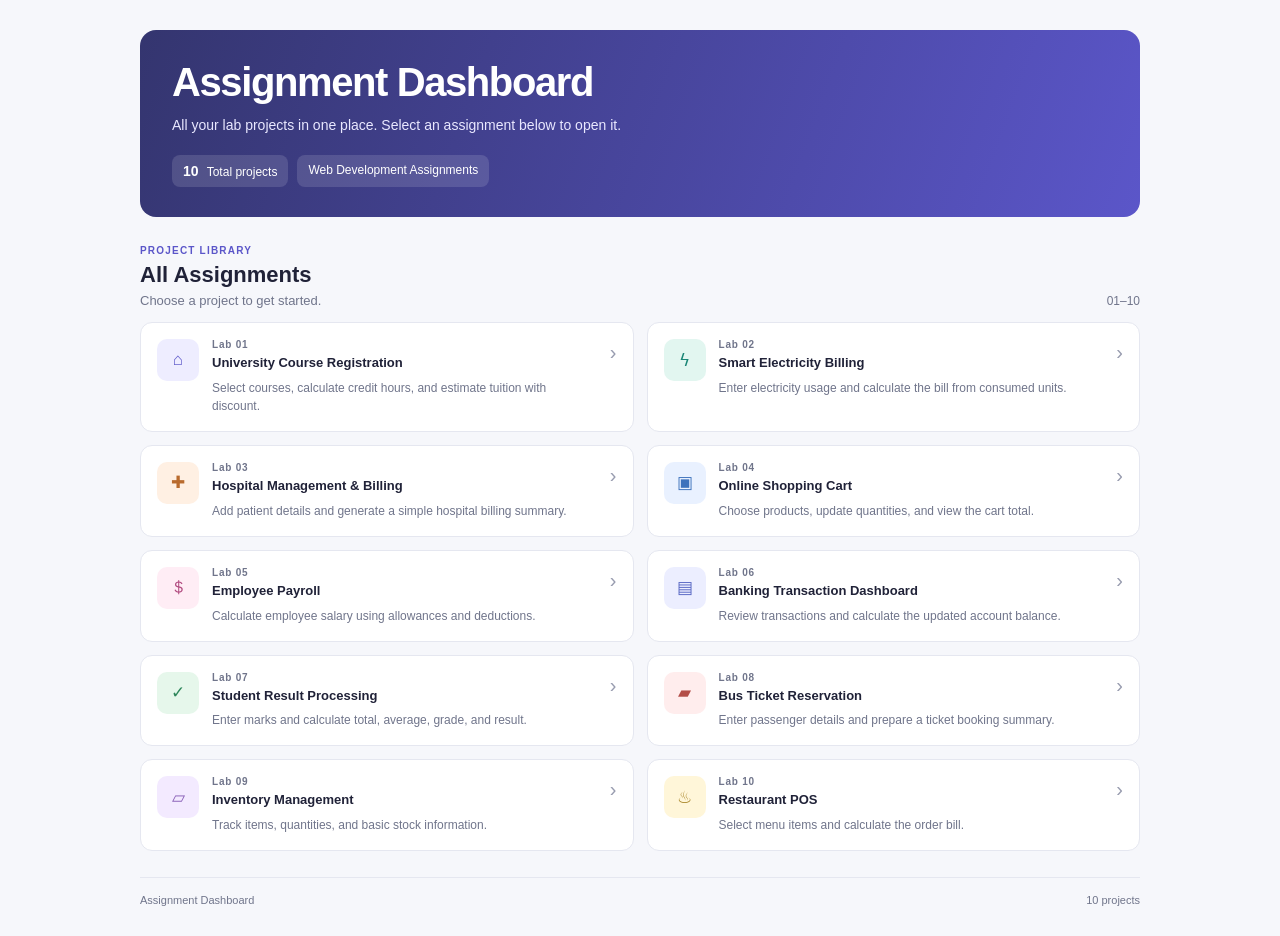
==== index.html @ 403979a3 "Upload assignment dashboard" ====
<!DOCTYPE html>
<html lang="en">
<head>
  <meta charset="UTF-8">
  <meta name="viewport" content="width=device-width, initial-scale=1.0">
  <title>Assignment Dashboard</title>
  <style>
    :root {
      --bg: #f6f7fb;
      --card: #fff;
      --text: #202238;
      --muted: #70758b;
      --border: #e5e7f0;
      --purple: #5b56c9;
      --purple-light: #eeedff;
    }
    * { box-sizing: border-box; }
    body { margin: 0; font-family: Arial, Helvetica, sans-serif; color: var(--text); background: var(--bg); }
    .container { width: min(1000px, calc(100% - 36px)); margin: 0 auto; padding: 30px 0; }
    .hero {
      padding: 30px 32px; border-radius: 16px; color: #fff;
      background: linear-gradient(110deg, #34356f, #5b56c9);
    }
    h1 { margin: 0 0 9px; font-size: clamp(28px, 4vw, 40px); letter-spacing: -.035em; }
    .hero p { margin: 0; color: #e9e8ff; font-size: 14px; line-height: 1.65; }
    .hero-stats { display: flex; flex-wrap: wrap; gap: 9px; margin-top: 18px; }
    .stat { padding: 8px 11px; border-radius: 8px; background: rgba(255,255,255,.13); font-size: 12px; }
    .stat strong { font-size: 14px; margin-right: 5px; }
    .section-head { display: flex; align-items: end; justify-content: space-between; gap: 16px; margin: 28px 0 14px; }
    .eyebrow { margin-bottom: 6px; color: var(--purple); font-size: 10px; font-weight: 800; letter-spacing: .12em; }
    h2 { margin: 0; font-size: 22px; }
    .section-note { margin: 5px 0 0; color: var(--muted); font-size: 13px; }
    .count { color: var(--muted); font-size: 12px; }
    .projects { display: grid; grid-template-columns: repeat(2, minmax(0, 1fr)); gap: 13px; }
    .project {
      display: flex; align-items: flex-start; gap: 13px; min-width: 0;
      padding: 16px; background: var(--card); border: 1px solid var(--border);
      border-radius: 12px; text-decoration: none; color: inherit;
      transition: border-color .15s, transform .15s;
    }
    .project:hover { border-color: #b8b5f0; transform: translateY(-2px); }
    .project:focus-visible { outline: 2px solid #aaa6ed; outline-offset: 3px; }
    .project-icon {
      width: 42px; height: 42px; flex: 0 0 42px; display: grid; place-items: center;
      border-radius: 10px; background: var(--purple-light); color: var(--purple); font-size: 17px;
    }
    .project:nth-child(2) .project-icon { background: #e2f6f0; color: #198575; }
    .project:nth-child(3) .project-icon { background: #fff0e3; color: #b96b2e; }
    .project:nth-child(4) .project-icon { background: #e9f1ff; color: #3d72bc; }
    .project:nth-child(5) .project-icon { background: #ffedf5; color: #b24c80; }
    .project:nth-child(6) .project-icon { background: #eceeff; color: #5867c4; }
    .project:nth-child(7) .project-icon { background: #e6f7eb; color: #2d865a; }
    .project:nth-child(8) .project-icon { background: #ffeded; color: #b34e48; }
    .project:nth-child(9) .project-icon { background: #f3eaff; color: #885fb7; }
    .project:nth-child(10) .project-icon { background: #fff6d9; color: #a78324; }
    .project-text { flex: 1; min-width: 0; }
    .project-meta { display: block; margin-bottom: 4px; color: var(--muted); font-size: 10px; font-weight: 700; letter-spacing: .08em; }
    .project-title { display: block; font-size: 13px; line-height: 1.45; font-weight: 700; }
    .project-summary { display: block; margin-top: 6px; color: var(--muted); font-size: 12px; line-height: 1.5; }
    .arrow { color: #989caf; font-size: 20px; padding-top: 2px; }
    .project:hover .arrow { color: var(--purple); }
    footer { display: flex; justify-content: space-between; flex-wrap: wrap; gap: 8px; margin-top: 26px; padding-top: 16px; border-top: 1px solid var(--border); color: var(--muted); font-size: 11px; }
    @media (max-width: 650px) {
      .container { width: min(100% - 26px, 1000px); padding-top: 20px; }
      .hero { padding: 24px 21px; }
      .projects { grid-template-columns: 1fr; gap: 10px; }
    }
  </style>
</head>
<body>
  <main class="container">
    <section class="hero">
      <h1>Assignment Dashboard</h1>
      <p>All your lab projects in one place. Select an assignment below to open it.</p>
      <div class="hero-stats">
        <span class="stat"><strong>10</strong> Total projects</span>
        <span class="stat">Web Development Assignments</span>
      </div>
    </section>

    <section>
      <div class="section-head">
        <div>
          <div class="eyebrow">PROJECT LIBRARY</div>
          <h2>All Assignments</h2>
          <p class="section-note">Choose a project to get started.</p>
        </div>
        <span class="count">01–10</span>
      </div>
      <div class="projects">
        <a class="project" href="Lab_01_University_Course_Registration/index.html"><span class="project-icon">⌂</span><span class="project-text"><span class="project-meta">Lab 01</span><span class="project-title">University Course Registration</span><span class="project-summary">Select courses, calculate credit hours, and estimate tuition with discount.</span></span><span class="arrow">›</span></a>
        <a class="project" href="Lab_02_Smart_Electricity_Billing/index.html"><span class="project-icon">ϟ</span><span class="project-text"><span class="project-meta">Lab 02</span><span class="project-title">Smart Electricity Billing</span><span class="project-summary">Enter electricity usage and calculate the bill from consumed units.</span></span><span class="arrow">›</span></a>
        <a class="project" href="Lab_03_Hospital_Management_Billing/index.html"><span class="project-icon">✚</span><span class="project-text"><span class="project-meta">Lab 03</span><span class="project-title">Hospital Management & Billing</span><span class="project-summary">Add patient details and generate a simple hospital billing summary.</span></span><span class="arrow">›</span></a>
        <a class="project" href="Lab_04_Online_Shopping_Cart/index.html"><span class="project-icon">▣</span><span class="project-text"><span class="project-meta">Lab 04</span><span class="project-title">Online Shopping Cart</span><span class="project-summary">Choose products, update quantities, and view the cart total.</span></span><span class="arrow">›</span></a>
        <a class="project" href="Lab_05_Employee_Payroll/index.html"><span class="project-icon">＄</span><span class="project-text"><span class="project-meta">Lab 05</span><span class="project-title">Employee Payroll</span><span class="project-summary">Calculate employee salary using allowances and deductions.</span></span><span class="arrow">›</span></a>
        <a class="project" href="Lab_06_Banking_Transaction_Dashboard/index.html"><span class="project-icon">▤</span><span class="project-text"><span class="project-meta">Lab 06</span><span class="project-title">Banking Transaction Dashboard</span><span class="project-summary">Review transactions and calculate the updated account balance.</span></span><span class="arrow">›</span></a>
        <a class="project" href="Lab_07_Student_Result_Processing/index.html"><span class="project-icon">✓</span><span class="project-text"><span class="project-meta">Lab 07</span><span class="project-title">Student Result Processing</span><span class="project-summary">Enter marks and calculate total, average, grade, and result.</span></span><span class="arrow">›</span></a>
        <a class="project" href="Lab_08_Bus_Ticket_Reservation/index.html"><span class="project-icon">▰</span><span class="project-text"><span class="project-meta">Lab 08</span><span class="project-title">Bus Ticket Reservation</span><span class="project-summary">Enter passenger details and prepare a ticket booking summary.</span></span><span class="arrow">›</span></a>
        <a class="project" href="Lab_09_Inventory_Management/index.html"><span class="project-icon">▱</span><span class="project-text"><span class="project-meta">Lab 09</span><span class="project-title">Inventory Management</span><span class="project-summary">Track items, quantities, and basic stock information.</span></span><span class="arrow">›</span></a>
        <a class="project" href="Lab_10_Restaurant_POS/index.html"><span class="project-icon">♨</span><span class="project-text"><span class="project-meta">Lab 10</span><span class="project-title">Restaurant POS</span><span class="project-summary">Select menu items and calculate the order bill.</span></span><span class="arrow">›</span></a>
      </div>
    </section>
    <footer><span>Assignment Dashboard</span><span>10 projects</span></footer>
  </main>
</body>
</html>
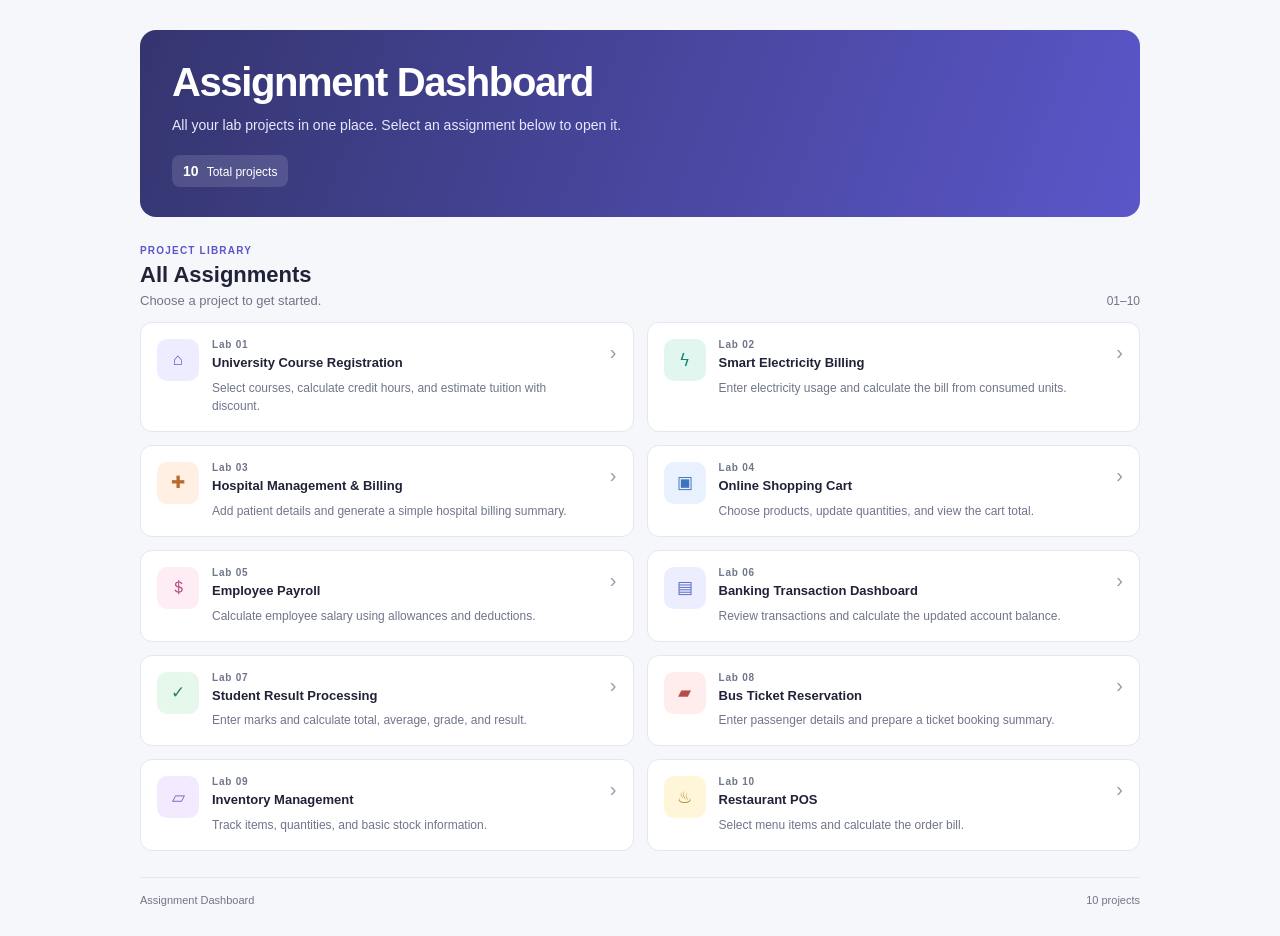
==== commit e6c0b482: "Update index.html" ====
--- a/index.html
+++ b/index.html
@@ -74,7 +74,6 @@
       <p>All your lab projects in one place. Select an assignment below to open it.</p>
       <div class="hero-stats">
         <span class="stat"><strong>10</strong> Total projects</span>
-        <span class="stat">Web Development Assignments</span>
       </div>
     </section>
 
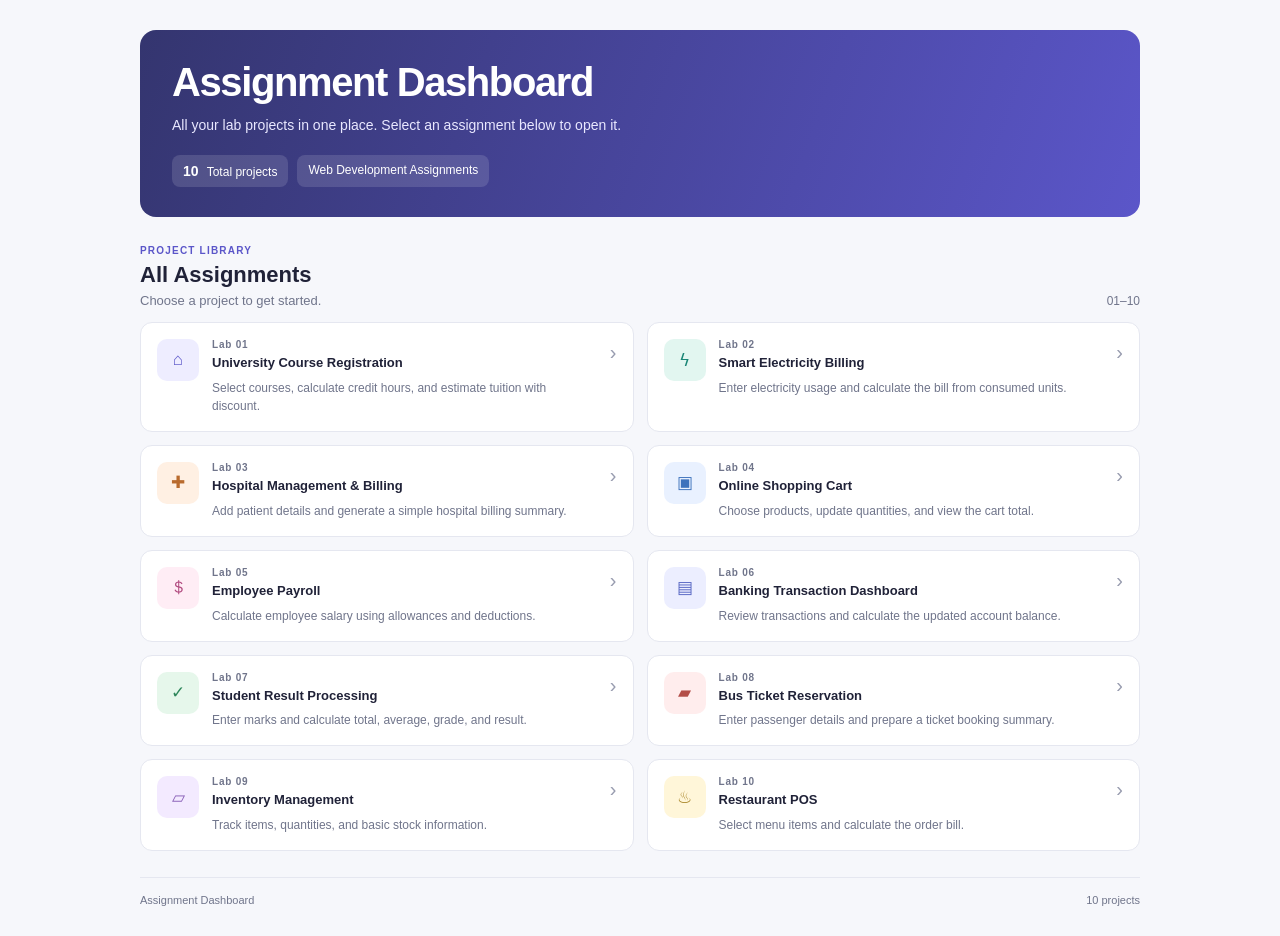
==== commit bb55f21b: "Update project files" ====
--- a/index.html
+++ b/index.html
@@ -1,105 +1,368 @@
-<!DOCTYPE html>
+<!doctype html>
 <html lang="en">
-<head>
-  <meta charset="UTF-8">
-  <meta name="viewport" content="width=device-width, initial-scale=1.0">
-  <title>Assignment Dashboard</title>
-  <style>
-    :root {
-      --bg: #f6f7fb;
-      --card: #fff;
-      --text: #202238;
-      --muted: #70758b;
-      --border: #e5e7f0;
-      --purple: #5b56c9;
-      --purple-light: #eeedff;
-    }
-    * { box-sizing: border-box; }
-    body { margin: 0; font-family: Arial, Helvetica, sans-serif; color: var(--text); background: var(--bg); }
-    .container { width: min(1000px, calc(100% - 36px)); margin: 0 auto; padding: 30px 0; }
-    .hero {
-      padding: 30px 32px; border-radius: 16px; color: #fff;
-      background: linear-gradient(110deg, #34356f, #5b56c9);
-    }
-    h1 { margin: 0 0 9px; font-size: clamp(28px, 4vw, 40px); letter-spacing: -.035em; }
-    .hero p { margin: 0; color: #e9e8ff; font-size: 14px; line-height: 1.65; }
-    .hero-stats { display: flex; flex-wrap: wrap; gap: 9px; margin-top: 18px; }
-    .stat { padding: 8px 11px; border-radius: 8px; background: rgba(255,255,255,.13); font-size: 12px; }
-    .stat strong { font-size: 14px; margin-right: 5px; }
-    .section-head { display: flex; align-items: end; justify-content: space-between; gap: 16px; margin: 28px 0 14px; }
-    .eyebrow { margin-bottom: 6px; color: var(--purple); font-size: 10px; font-weight: 800; letter-spacing: .12em; }
-    h2 { margin: 0; font-size: 22px; }
-    .section-note { margin: 5px 0 0; color: var(--muted); font-size: 13px; }
-    .count { color: var(--muted); font-size: 12px; }
-    .projects { display: grid; grid-template-columns: repeat(2, minmax(0, 1fr)); gap: 13px; }
-    .project {
-      display: flex; align-items: flex-start; gap: 13px; min-width: 0;
-      padding: 16px; background: var(--card); border: 1px solid var(--border);
-      border-radius: 12px; text-decoration: none; color: inherit;
-      transition: border-color .15s, transform .15s;
-    }
-    .project:hover { border-color: #b8b5f0; transform: translateY(-2px); }
-    .project:focus-visible { outline: 2px solid #aaa6ed; outline-offset: 3px; }
-    .project-icon {
-      width: 42px; height: 42px; flex: 0 0 42px; display: grid; place-items: center;
-      border-radius: 10px; background: var(--purple-light); color: var(--purple); font-size: 17px;
-    }
-    .project:nth-child(2) .project-icon { background: #e2f6f0; color: #198575; }
-    .project:nth-child(3) .project-icon { background: #fff0e3; color: #b96b2e; }
-    .project:nth-child(4) .project-icon { background: #e9f1ff; color: #3d72bc; }
-    .project:nth-child(5) .project-icon { background: #ffedf5; color: #b24c80; }
-    .project:nth-child(6) .project-icon { background: #eceeff; color: #5867c4; }
-    .project:nth-child(7) .project-icon { background: #e6f7eb; color: #2d865a; }
-    .project:nth-child(8) .project-icon { background: #ffeded; color: #b34e48; }
-    .project:nth-child(9) .project-icon { background: #f3eaff; color: #885fb7; }
-    .project:nth-child(10) .project-icon { background: #fff6d9; color: #a78324; }
-    .project-text { flex: 1; min-width: 0; }
-    .project-meta { display: block; margin-bottom: 4px; color: var(--muted); font-size: 10px; font-weight: 700; letter-spacing: .08em; }
-    .project-title { display: block; font-size: 13px; line-height: 1.45; font-weight: 700; }
-    .project-summary { display: block; margin-top: 6px; color: var(--muted); font-size: 12px; line-height: 1.5; }
-    .arrow { color: #989caf; font-size: 20px; padding-top: 2px; }
-    .project:hover .arrow { color: var(--purple); }
-    footer { display: flex; justify-content: space-between; flex-wrap: wrap; gap: 8px; margin-top: 26px; padding-top: 16px; border-top: 1px solid var(--border); color: var(--muted); font-size: 11px; }
-    @media (max-width: 650px) {
-      .container { width: min(100% - 26px, 1000px); padding-top: 20px; }
-      .hero { padding: 24px 21px; }
-      .projects { grid-template-columns: 1fr; gap: 10px; }
-    }
-  </style>
-</head>
-<body>
-  <main class="container">
-    <section class="hero">
-      <h1>Assignment Dashboard</h1>
-      <p>All your lab projects in one place. Select an assignment below to open it.</p>
-      <div class="hero-stats">
-        <span class="stat"><strong>10</strong> Total projects</span>
-      </div>
-    </section>
+  <head>
+    <meta charset="UTF-8" />
+    <meta name="viewport" content="width=device-width, initial-scale=1.0" />
+    <title>Assignment Dashboard</title>
+    <style>
+      :root {
+        --bg: #f6f7fb;
+        --card: #fff;
+        --text: #202238;
+        --muted: #70758b;
+        --border: #e5e7f0;
+        --purple: #5b56c9;
+        --purple-light: #eeedff;
+      }
+      * {
+        box-sizing: border-box;
+      }
+      body {
+        margin: 0;
+        font-family: Arial, Helvetica, sans-serif;
+        color: var(--text);
+        background: var(--bg);
+      }
+      .container {
+        width: min(1000px, calc(100% - 36px));
+        margin: 0 auto;
+        padding: 30px 0;
+      }
+      .hero {
+        padding: 30px 32px;
+        border-radius: 16px;
+        color: #fff;
+        background: linear-gradient(110deg, #34356f, #5b56c9);
+      }
+      h1 {
+        margin: 0 0 9px;
+        font-size: clamp(28px, 4vw, 40px);
+        letter-spacing: -0.035em;
+      }
+      .hero p {
+        margin: 0;
+        color: #e9e8ff;
+        font-size: 14px;
+        line-height: 1.65;
+      }
+      .hero-stats {
+        display: flex;
+        flex-wrap: wrap;
+        gap: 9px;
+        margin-top: 18px;
+      }
+      .stat {
+        padding: 8px 11px;
+        border-radius: 8px;
+        background: rgba(255, 255, 255, 0.13);
+        font-size: 12px;
+      }
+      .stat strong {
+        font-size: 14px;
+        margin-right: 5px;
+      }
+      .section-head {
+        display: flex;
+        align-items: end;
+        justify-content: space-between;
+        gap: 16px;
+        margin: 28px 0 14px;
+      }
+      .eyebrow {
+        margin-bottom: 6px;
+        color: var(--purple);
+        font-size: 10px;
+        font-weight: 800;
+        letter-spacing: 0.12em;
+      }
+      h2 {
+        margin: 0;
+        font-size: 22px;
+      }
+      .section-note {
+        margin: 5px 0 0;
+        color: var(--muted);
+        font-size: 13px;
+      }
+      .count {
+        color: var(--muted);
+        font-size: 12px;
+      }
+      .projects {
+        display: grid;
+        grid-template-columns: repeat(2, minmax(0, 1fr));
+        gap: 13px;
+      }
+      .project {
+        display: flex;
+        align-items: flex-start;
+        gap: 13px;
+        min-width: 0;
+        padding: 16px;
+        background: var(--card);
+        border: 1px solid var(--border);
+        border-radius: 12px;
+        text-decoration: none;
+        color: inherit;
+        transition:
+          border-color 0.15s,
+          transform 0.15s;
+      }
+      .project:hover {
+        border-color: #b8b5f0;
+        transform: translateY(-2px);
+      }
+      .project:focus-visible {
+        outline: 2px solid #aaa6ed;
+        outline-offset: 3px;
+      }
+      .project-icon {
+        width: 42px;
+        height: 42px;
+        flex: 0 0 42px;
+        display: grid;
+        place-items: center;
+        border-radius: 10px;
+        background: var(--purple-light);
+        color: var(--purple);
+        font-size: 17px;
+      }
+      .project:nth-child(2) .project-icon {
+        background: #e2f6f0;
+        color: #198575;
+      }
+      .project:nth-child(3) .project-icon {
+        background: #fff0e3;
+        color: #b96b2e;
+      }
+      .project:nth-child(4) .project-icon {
+        background: #e9f1ff;
+        color: #3d72bc;
+      }
+      .project:nth-child(5) .project-icon {
+        background: #ffedf5;
+        color: #b24c80;
+      }
+      .project:nth-child(6) .project-icon {
+        background: #eceeff;
+        color: #5867c4;
+      }
+      .project:nth-child(7) .project-icon {
+        background: #e6f7eb;
+        color: #2d865a;
+      }
+      .project:nth-child(8) .project-icon {
+        background: #ffeded;
+        color: #b34e48;
+      }
+      .project:nth-child(9) .project-icon {
+        background: #f3eaff;
+        color: #885fb7;
+      }
+      .project:nth-child(10) .project-icon {
+        background: #fff6d9;
+        color: #a78324;
+      }
+      .project-text {
+        flex: 1;
+        min-width: 0;
+      }
+      .project-meta {
+        display: block;
+        margin-bottom: 4px;
+        color: var(--muted);
+        font-size: 10px;
+        font-weight: 700;
+        letter-spacing: 0.08em;
+      }
+      .project-title {
+        display: block;
+        font-size: 13px;
+        line-height: 1.45;
+        font-weight: 700;
+      }
+      .project-summary {
+        display: block;
+        margin-top: 6px;
+        color: var(--muted);
+        font-size: 12px;
+        line-height: 1.5;
+      }
+      .arrow {
+        color: #989caf;
+        font-size: 20px;
+        padding-top: 2px;
+      }
+      .project:hover .arrow {
+        color: var(--purple);
+      }
+      footer {
+        display: flex;
+        justify-content: space-between;
+        flex-wrap: wrap;
+        gap: 8px;
+        margin-top: 26px;
+        padding-top: 16px;
+        border-top: 1px solid var(--border);
+        color: var(--muted);
+        font-size: 11px;
+      }
+      @media (max-width: 650px) {
+        .container {
+          width: min(100% - 26px, 1000px);
+          padding-top: 20px;
+        }
+        .hero {
+          padding: 24px 21px;
+        }
+        .projects {
+          grid-template-columns: 1fr;
+          gap: 10px;
+        }
+      }
+    </style>
+  </head>
+  <body>
+    <main class="container">
+      <section class="hero">
+        <h1>Assignment Dashboard</h1>
+        <p>
+          All your lab projects in one place. Select an assignment below to open
+          it.
+        </p>
+        <div class="hero-stats">
+          <span class="stat"><strong>10</strong> Total projects</span>
+          <span class="stat">Web Development Assignments</span>
+        </div>
+      </section>
 
-    <section>
-      <div class="section-head">
-        <div>
-          <div class="eyebrow">PROJECT LIBRARY</div>
-          <h2>All Assignments</h2>
-          <p class="section-note">Choose a project to get started.</p>
+      <section>
+        <div class="section-head">
+          <div>
+            <div class="eyebrow">PROJECT LIBRARY</div>
+            <h2>All Assignments</h2>
+            <p class="section-note">Choose a project to get started.</p>
+          </div>
+          <span class="count">01–10</span>
         </div>
-        <span class="count">01–10</span>
-      </div>
-      <div class="projects">
-        <a class="project" href="Lab_01_University_Course_Registration/index.html"><span class="project-icon">⌂</span><span class="project-text"><span class="project-meta">Lab 01</span><span class="project-title">University Course Registration</span><span class="project-summary">Select courses, calculate credit hours, and estimate tuition with discount.</span></span><span class="arrow">›</span></a>
-        <a class="project" href="Lab_02_Smart_Electricity_Billing/index.html"><span class="project-icon">ϟ</span><span class="project-text"><span class="project-meta">Lab 02</span><span class="project-title">Smart Electricity Billing</span><span class="project-summary">Enter electricity usage and calculate the bill from consumed units.</span></span><span class="arrow">›</span></a>
-        <a class="project" href="Lab_03_Hospital_Management_Billing/index.html"><span class="project-icon">✚</span><span class="project-text"><span class="project-meta">Lab 03</span><span class="project-title">Hospital Management & Billing</span><span class="project-summary">Add patient details and generate a simple hospital billing summary.</span></span><span class="arrow">›</span></a>
-        <a class="project" href="Lab_04_Online_Shopping_Cart/index.html"><span class="project-icon">▣</span><span class="project-text"><span class="project-meta">Lab 04</span><span class="project-title">Online Shopping Cart</span><span class="project-summary">Choose products, update quantities, and view the cart total.</span></span><span class="arrow">›</span></a>
-        <a class="project" href="Lab_05_Employee_Payroll/index.html"><span class="project-icon">＄</span><span class="project-text"><span class="project-meta">Lab 05</span><span class="project-title">Employee Payroll</span><span class="project-summary">Calculate employee salary using allowances and deductions.</span></span><span class="arrow">›</span></a>
-        <a class="project" href="Lab_06_Banking_Transaction_Dashboard/index.html"><span class="project-icon">▤</span><span class="project-text"><span class="project-meta">Lab 06</span><span class="project-title">Banking Transaction Dashboard</span><span class="project-summary">Review transactions and calculate the updated account balance.</span></span><span class="arrow">›</span></a>
-        <a class="project" href="Lab_07_Student_Result_Processing/index.html"><span class="project-icon">✓</span><span class="project-text"><span class="project-meta">Lab 07</span><span class="project-title">Student Result Processing</span><span class="project-summary">Enter marks and calculate total, average, grade, and result.</span></span><span class="arrow">›</span></a>
-        <a class="project" href="Lab_08_Bus_Ticket_Reservation/index.html"><span class="project-icon">▰</span><span class="project-text"><span class="project-meta">Lab 08</span><span class="project-title">Bus Ticket Reservation</span><span class="project-summary">Enter passenger details and prepare a ticket booking summary.</span></span><span class="arrow">›</span></a>
-        <a class="project" href="Lab_09_Inventory_Management/index.html"><span class="project-icon">▱</span><span class="project-text"><span class="project-meta">Lab 09</span><span class="project-title">Inventory Management</span><span class="project-summary">Track items, quantities, and basic stock information.</span></span><span class="arrow">›</span></a>
-        <a class="project" href="Lab_10_Restaurant_POS/index.html"><span class="project-icon">♨</span><span class="project-text"><span class="project-meta">Lab 10</span><span class="project-title">Restaurant POS</span><span class="project-summary">Select menu items and calculate the order bill.</span></span><span class="arrow">›</span></a>
-      </div>
-    </section>
-    <footer><span>Assignment Dashboard</span><span>10 projects</span></footer>
-  </main>
-</body>
+        <div class="projects">
+          <a
+            class="project"
+            href="Lab_01_University_Course_Registration/index.html"
+            ><span class="project-icon">⌂</span
+            ><span class="project-text"
+              ><span class="project-meta">Lab 01</span
+              ><span class="project-title">University Course Registration</span
+              ><span class="project-summary"
+                >Select courses, calculate credit hours, and estimate tuition
+                with discount.</span
+              ></span
+            ><span class="arrow">›</span></a
+          >
+          <a class="project" href="Lab_02_Smart_Electricity_Billing/index.html"
+            ><span class="project-icon">ϟ</span
+            ><span class="project-text"
+              ><span class="project-meta">Lab 02</span
+              ><span class="project-title">Smart Electricity Billing</span
+              ><span class="project-summary"
+                >Enter electricity usage and calculate the bill from consumed
+                units.</span
+              ></span
+            ><span class="arrow">›</span></a
+          >
+          <a
+            class="project"
+            href="Lab_03_Hospital_Management_Billing/index.html"
+            ><span class="project-icon">✚</span
+            ><span class="project-text"
+              ><span class="project-meta">Lab 03</span
+              ><span class="project-title">Hospital Management & Billing</span
+              ><span class="project-summary"
+                >Add patient details and generate a simple hospital billing
+                summary.</span
+              ></span
+            ><span class="arrow">›</span></a
+          >
+          <a class="project" href="Lab_04_Online_Shopping_Cart/index.html"
+            ><span class="project-icon">▣</span
+            ><span class="project-text"
+              ><span class="project-meta">Lab 04</span
+              ><span class="project-title">Online Shopping Cart</span
+              ><span class="project-summary"
+                >Choose products, update quantities, and view the cart
+                total.</span
+              ></span
+            ><span class="arrow">›</span></a
+          >
+          <a class="project" href="Lab_05_Employee_Payroll/index.html"
+            ><span class="project-icon">＄</span
+            ><span class="project-text"
+              ><span class="project-meta">Lab 05</span
+              ><span class="project-title">Employee Payroll</span
+              ><span class="project-summary"
+                >Calculate employee salary using allowances and
+                deductions.</span
+              ></span
+            ><span class="arrow">›</span></a
+          >
+          <a
+            class="project"
+            href="Lab_06_Banking_Transaction_Dashboard/index.html"
+            ><span class="project-icon">▤</span
+            ><span class="project-text"
+              ><span class="project-meta">Lab 06</span
+              ><span class="project-title">Banking Transaction Dashboard</span
+              ><span class="project-summary"
+                >Review transactions and calculate the updated account
+                balance.</span
+              ></span
+            ><span class="arrow">›</span></a
+          >
+          <a class="project" href="Lab_07_Student_Result_Processing/index.html"
+            ><span class="project-icon">✓</span
+            ><span class="project-text"
+              ><span class="project-meta">Lab 07</span
+              ><span class="project-title">Student Result Processing</span
+              ><span class="project-summary"
+                >Enter marks and calculate total, average, grade, and
+                result.</span
+              ></span
+            ><span class="arrow">›</span></a
+          >
+          <a class="project" href="Lab_08_Bus_Ticket_Reservation/index.html"
+            ><span class="project-icon">▰</span
+            ><span class="project-text"
+              ><span class="project-meta">Lab 08</span
+              ><span class="project-title">Bus Ticket Reservation</span
+              ><span class="project-summary"
+                >Enter passenger details and prepare a ticket booking
+                summary.</span
+              ></span
+            ><span class="arrow">›</span></a
+          >
+          <a class="project" href="Lab_09_Inventory_Management/index.html"
+            ><span class="project-icon">▱</span
+            ><span class="project-text"
+              ><span class="project-meta">Lab 09</span
+              ><span class="project-title">Inventory Management</span
+              ><span class="project-summary"
+                >Track items, quantities, and basic stock information.</span
+              ></span
+            ><span class="arrow">›</span></a
+          >
+          <a class="project" href="Lab_10_Restaurant_POS/index.html"
+            ><span class="project-icon">♨</span
+            ><span class="project-text"
+              ><span class="project-meta">Lab 10</span
+              ><span class="project-title">Restaurant POS</span
+              ><span class="project-summary"
+                >Select menu items and calculate the order bill.</span
+              ></span
+            ><span class="arrow">›</span></a
+          >
+        </div>
+      </section>
+      <footer><span>Assignment Dashboard</span><span>10 projects</span></footer>
+    </main>
+  </body>
 </html>
